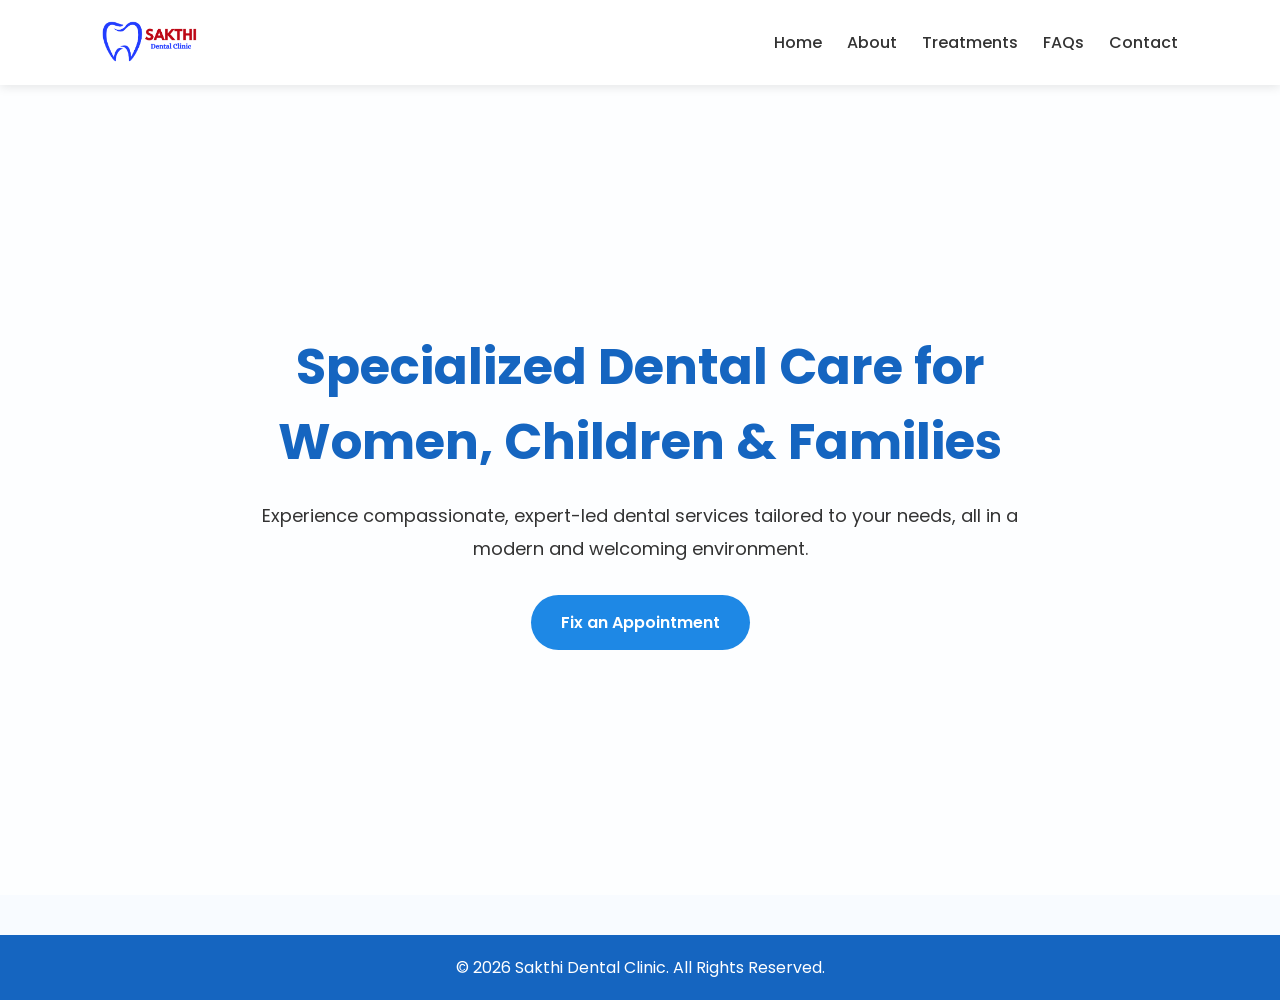
==== index.html @ 0d877bee "Completed Sakthi Dental Clinic Website" ====
<!DOCTYPE html>
<html lang="en">
<head>
<meta charset="UTF-8">
<meta name="viewport" content="width=device-width, initial-scale=1.0">
<title>Sakthi Dental Clinic</title>

<link rel="stylesheet" href="style.css">

<link href="https://fonts.googleapis.com/css2?family=Poppins:wght@300;400;500;600;700&display=swap" rel="stylesheet">

<link rel="stylesheet"
href="https://cdnjs.cloudflare.com/ajax/libs/font-awesome/6.5.1/css/all.min.css">

</head>
<body>

<header>
<nav>

<div class="logo">
<img src="images/SDC Logo.png" alt="Sakthi Dental Clinic Logo">
</div>

<ul>
<li><a href="index.html">Home</a></li>
<li><a href="about.html">About</a></li>
<li><a href="treatments.html">Treatments</a></li>
<li><a href="faq.html">FAQs</a></li>
<li><a href="contact.html">Contact</a></li>
</ul>

</nav>
</header>

<section class="hero">

<div class="hero-content">

<h1>Specialized Dental Care for Women, Children & Families</h1>

<p>
Experience compassionate, expert-led dental services tailored to your needs,
all in a modern and welcoming environment.
</p>

<a href="contact.html" class="btn">Fix an Appointment</a>

</div>

</section>

<footer>
<p>© 2026 Sakthi Dental Clinic. All Rights Reserved.</p>
</footer>

<script src="script.js"></script>

</body>
</html>
---- style.css ----
*{
margin:0;
padding:0;
box-sizing:border-box;
font-family:'Poppins',sans-serif;
}

body{
background:#f8fbff;
color:#333;
}

header{
background:white;
box-shadow:0 2px 10px rgba(0,0,0,0.1);
position:sticky;
top:0;
z-index:1000;
}

nav{
display:flex;
justify-content:space-between;
align-items:center;
padding:20px 8%;
}

.logo img{
height:45px;
width:auto;
display:block;
}

nav ul{
display:flex;
list-style:none;
}

nav ul li{
margin-left:25px;
}

nav ul li a{
text-decoration:none;
color:#333;
font-weight:500;
transition:0.3s;
}

nav ul li a:hover{
color:#1e88e5;
}

.hero{
height:90vh;
display:flex;
justify-content:center;
align-items:center;
text-align:center;
background:
linear-gradient(
rgba(255,255,255,0.75),
rgba(255,255,255,0.75)
),
url('images/banner1.jpg');
background-size:cover;
background-position:center;
background-repeat:no-repeat;
padding:20px;
}

.hero-content{
max-width:800px;
}

.hero h1{
font-size:50px;
margin-bottom:20px;
color:#1565c0;
}

.hero p{
font-size:18px;
line-height:1.8;
margin-bottom:30px;
}

.btn{
display:inline-block;
padding:15px 30px;
background:#1e88e5;
color:white;
text-decoration:none;
border-radius:30px;
font-weight:600;
transition:0.3s;
}

.btn:hover{
background:#1565c0;
}

@media(max-width:768px){

nav{
flex-direction:column;
}

nav ul{
margin-top:15px;
flex-wrap:wrap;
justify-content:center;
}

.hero h1{
font-size:35px;
}

}
.about-page{
padding:80px 10%;
line-height:1.8;
}

.about-page h1{
color:#1565c0;
margin-bottom:20px;
}

.about-page h2{
margin-top:30px;
margin-bottom:10px;
color:#1e88e5;
}

.about-page ul{
margin-top:20px;
padding-left:25px;
}
.treatments-page{
padding:80px 10%;
}

.treatments-page h1{
text-align:center;
color:#1565c0;
margin-bottom:40px;
}

.treatment-card{
background:white;
padding:25px;
margin-bottom:20px;
border-radius:12px;
box-shadow:0 2px 10px rgba(0,0,0,0.1);
}

.treatment-card h3{
color:#1e88e5;
margin-bottom:10px;
}
.faq-page{
padding:80px 10%;
}

.faq-page h1{
text-align:center;
color:#1565c0;
margin-bottom:40px;
}

.faq-item{
background:white;
padding:20px;
margin-bottom:15px;
border-radius:10px;
box-shadow:0 2px 10px rgba(0,0,0,0.1);
}

.faq-item h3{
color:#1e88e5;
margin-bottom:10px;
}
.contact-page{
padding:80px 10%;
}

.contact-page h1{
text-align:center;
color:#1565c0;
margin-bottom:40px;
}

.contact-container{
display:flex;
gap:30px;
flex-wrap:wrap;
}

.contact-form,
.contact-info{
flex:1;
background:white;
padding:25px;
border-radius:12px;
box-shadow:0 2px 10px rgba(0,0,0,0.1);
}

.contact-form input,
.contact-form textarea{
width:100%;
padding:12px;
margin-bottom:15px;
border:1px solid #ccc;
border-radius:8px;
}

.contact-info h2{
color:#1e88e5;
margin-bottom:20px;
}

.contact-info p{
margin-bottom:15px;
}
.privacy-page{
padding:80px 10%;
line-height:1.8;
}

.privacy-page h1{
text-align:center;
color:#1565c0;
margin-bottom:30px;
}

.privacy-page h2{
color:#1e88e5;
margin-top:25px;
margin-bottom:10px;
}
footer{
background:#1565c0;
color:white;
text-align:center;
padding:20px;
margin-top:40px;
}
.treatment-card img{
width:100%;
max-width:350px;
height:auto;
display:block;
margin:0 auto 15px;
border-radius:10px;
}
.about-banner{
width:100%;
max-height:400px;
object-fit:cover;
border-radius:12px;
margin-bottom:30px;
}
.contact-banner{
width:100%;
max-height:400px;
object-fit:cover;
border-radius:12px;
margin-bottom:30px;
}
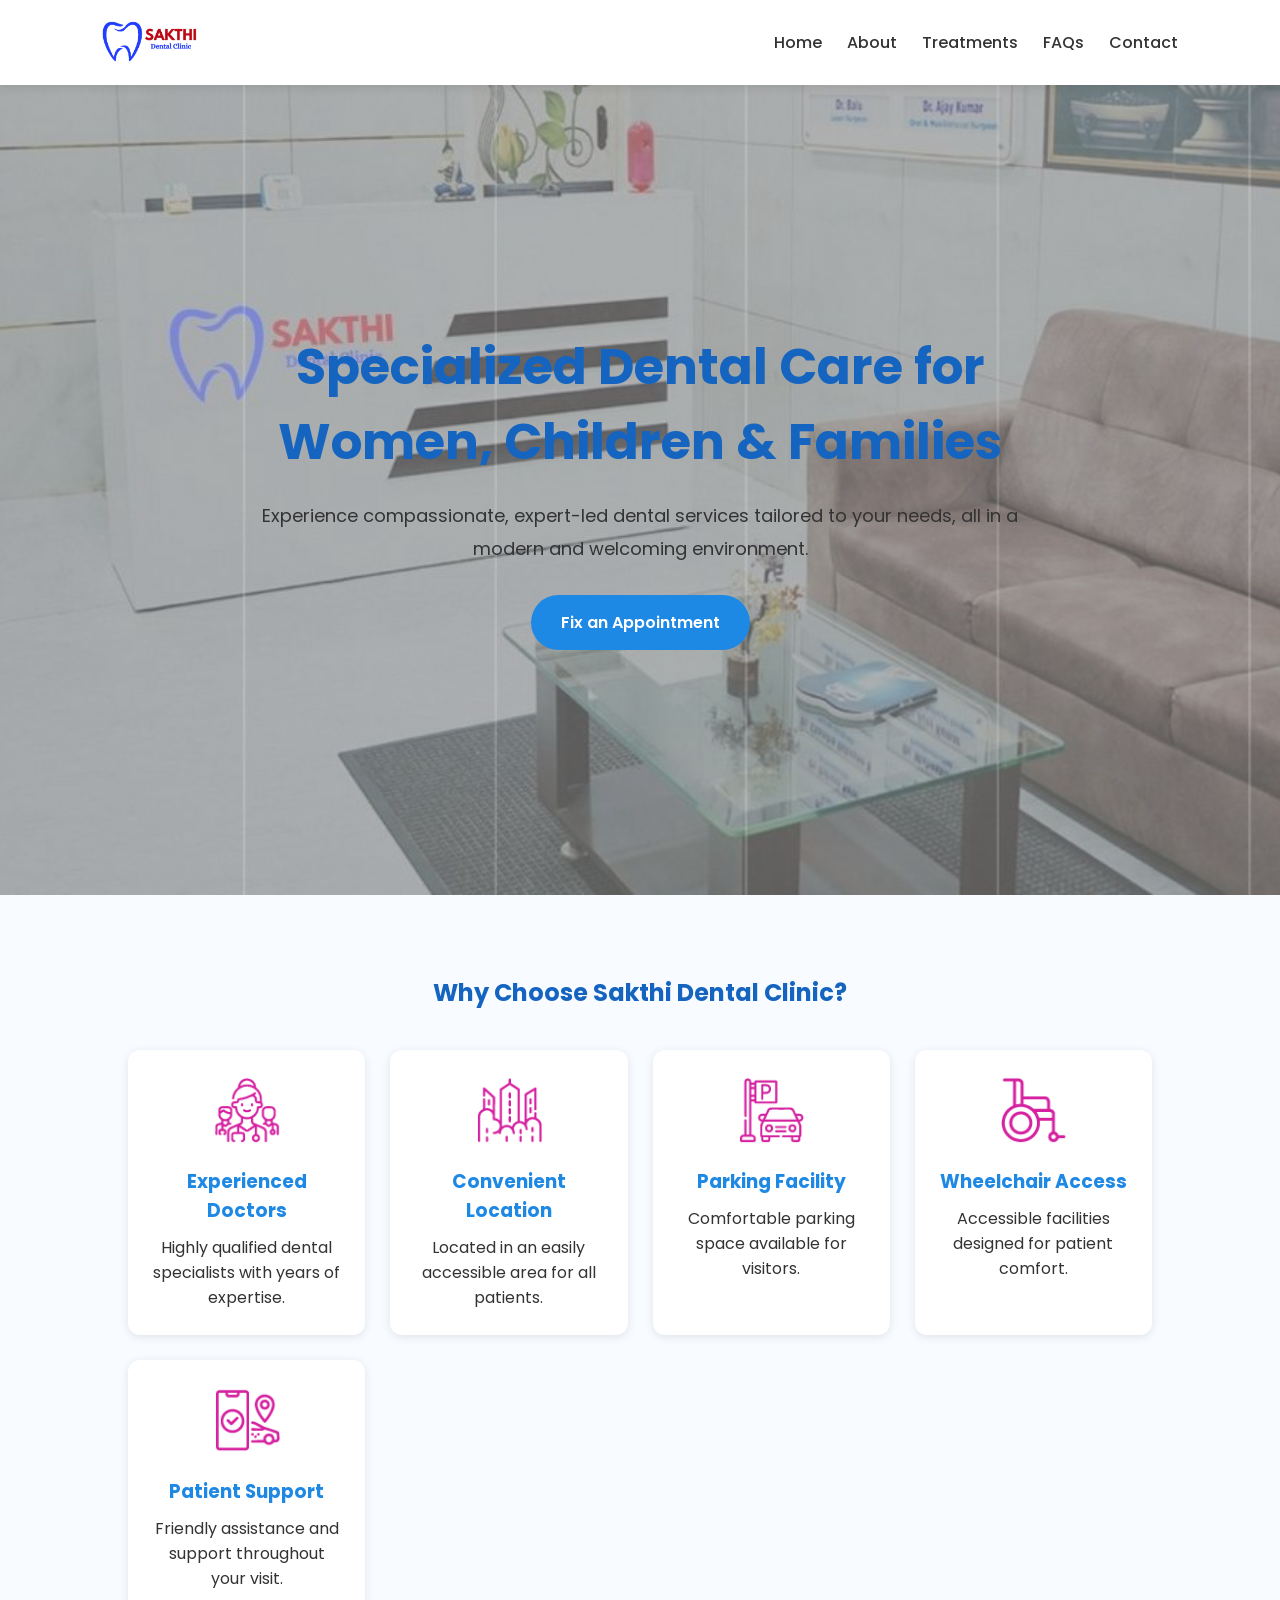
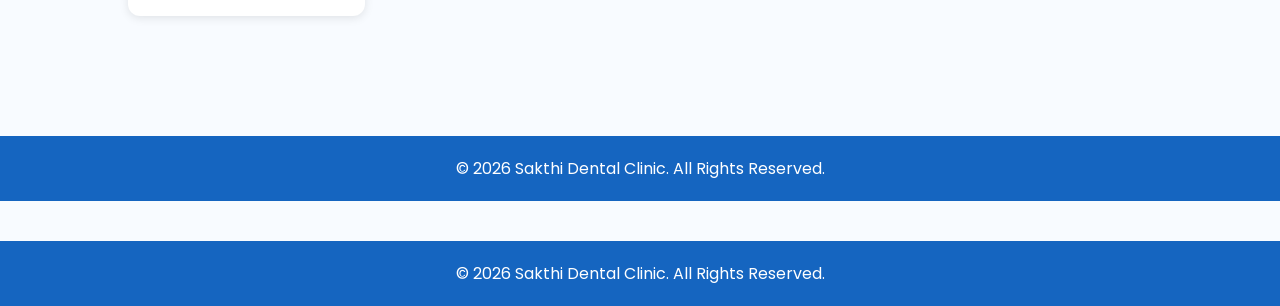
==== commit 63577feb: "Updated homepage and treatments section" ====
--- a/index.html
+++ b/index.html
@@ -49,6 +49,51 @@
 </div>
 
 </section>
+</section>
+
+<section class="features">
+
+<h2>Why Choose Sakthi Dental Clinic?</h2>
+
+<div class="features-grid">
+
+<div class="feature-card">
+<img src="images/Icon-doctors.png" alt="Experienced Doctors">
+<h3>Experienced Doctors</h3>
+<p>Highly qualified dental specialists with years of expertise.</p>
+</div>
+
+<div class="feature-card">
+<img src="images/Icon-city-center.png" alt="City Center Location">
+<h3>Convenient Location</h3>
+<p>Located in an easily accessible area for all patients.</p>
+</div>
+
+<div class="feature-card">
+<img src="images/Icon-parking.png" alt="Parking Facility">
+<h3>Parking Facility</h3>
+<p>Comfortable parking space available for visitors.</p>
+</div>
+
+<div class="feature-card">
+<img src="images/Icon-wheel-chair.png" alt="Wheelchair Access">
+<h3>Wheelchair Access</h3>
+<p>Accessible facilities designed for patient comfort.</p>
+</div>
+
+<div class="feature-card">
+<img src="images/Icon-pickup.png" alt="Patient Support">
+<h3>Patient Support</h3>
+<p>Friendly assistance and support throughout your visit.</p>
+</div>
+
+</div>
+
+</section>
+
+<footer>
+<p>© 2026 Sakthi Dental Clinic. All Rights Reserved.</p>
+</footer>
 
 <footer>
 <p>© 2026 Sakthi Dental Clinic. All Rights Reserved.</p>
--- a/style.css
+++ b/style.css
@@ -59,10 +59,10 @@
 text-align:center;
 background:
 linear-gradient(
-rgba(255,255,255,0.75),
-rgba(255,255,255,0.75)
+rgba(255,255,255,0.35),
+rgba(255,255,255,0.35)
 ),
-url('images/banner1.jpg');
+url('./images/Banner1.jpg');
 background-size:cover;
 background-position:center;
 background-repeat:no-repeat;
@@ -137,7 +137,10 @@
 margin-top:20px;
 padding-left:25px;
 }
-.treatments-page{
+
+.faq-page{
+padding:80px 10%;
+}.treatments-page{
 padding:80px 10%;
 }
 
@@ -147,20 +150,37 @@
 margin-bottom:40px;
 }
 
+.treatments-grid{
+display:grid;
+grid-template-columns:repeat(3,1fr);
+gap:25px;
+}
+
 .treatment-card{
 background:white;
-padding:25px;
-margin-bottom:20px;
-border-radius:12px;
-box-shadow:0 2px 10px rgba(0,0,0,0.1);
+padding:20px;
+border-radius:12px;
+box-shadow:0 2px 10px rgba(0,0,0,0.1);
+text-align:center;
 }
 
 .treatment-card h3{
 color:#1e88e5;
 margin-bottom:10px;
 }
-.faq-page{
-padding:80px 10%;
+
+.treatment-card img{
+width:100%;
+height:220px;
+object-fit:cover;
+border-radius:10px;
+margin-bottom:15px;
+}
+
+@media(max-width:768px){
+.treatments-grid{
+grid-template-columns:1fr;
+}
 }
 
 .faq-page h1{
@@ -267,4 +287,37 @@
 object-fit:cover;
 border-radius:12px;
 margin-bottom:30px;
+}
+.features{
+padding:80px 10%;
+text-align:center;
+}
+
+.features h2{
+color:#1565c0;
+margin-bottom:40px;
+}
+
+.features-grid{
+display:grid;
+grid-template-columns:repeat(auto-fit,minmax(220px,1fr));
+gap:25px;
+}
+
+.feature-card{
+background:white;
+padding:25px;
+border-radius:12px;
+box-shadow:0 2px 10px rgba(0,0,0,0.1);
+}
+
+.feature-card img{
+width:70px;
+height:70px;
+margin-bottom:15px;
+}
+
+.feature-card h3{
+color:#1e88e5;
+margin-bottom:10px;
 }
